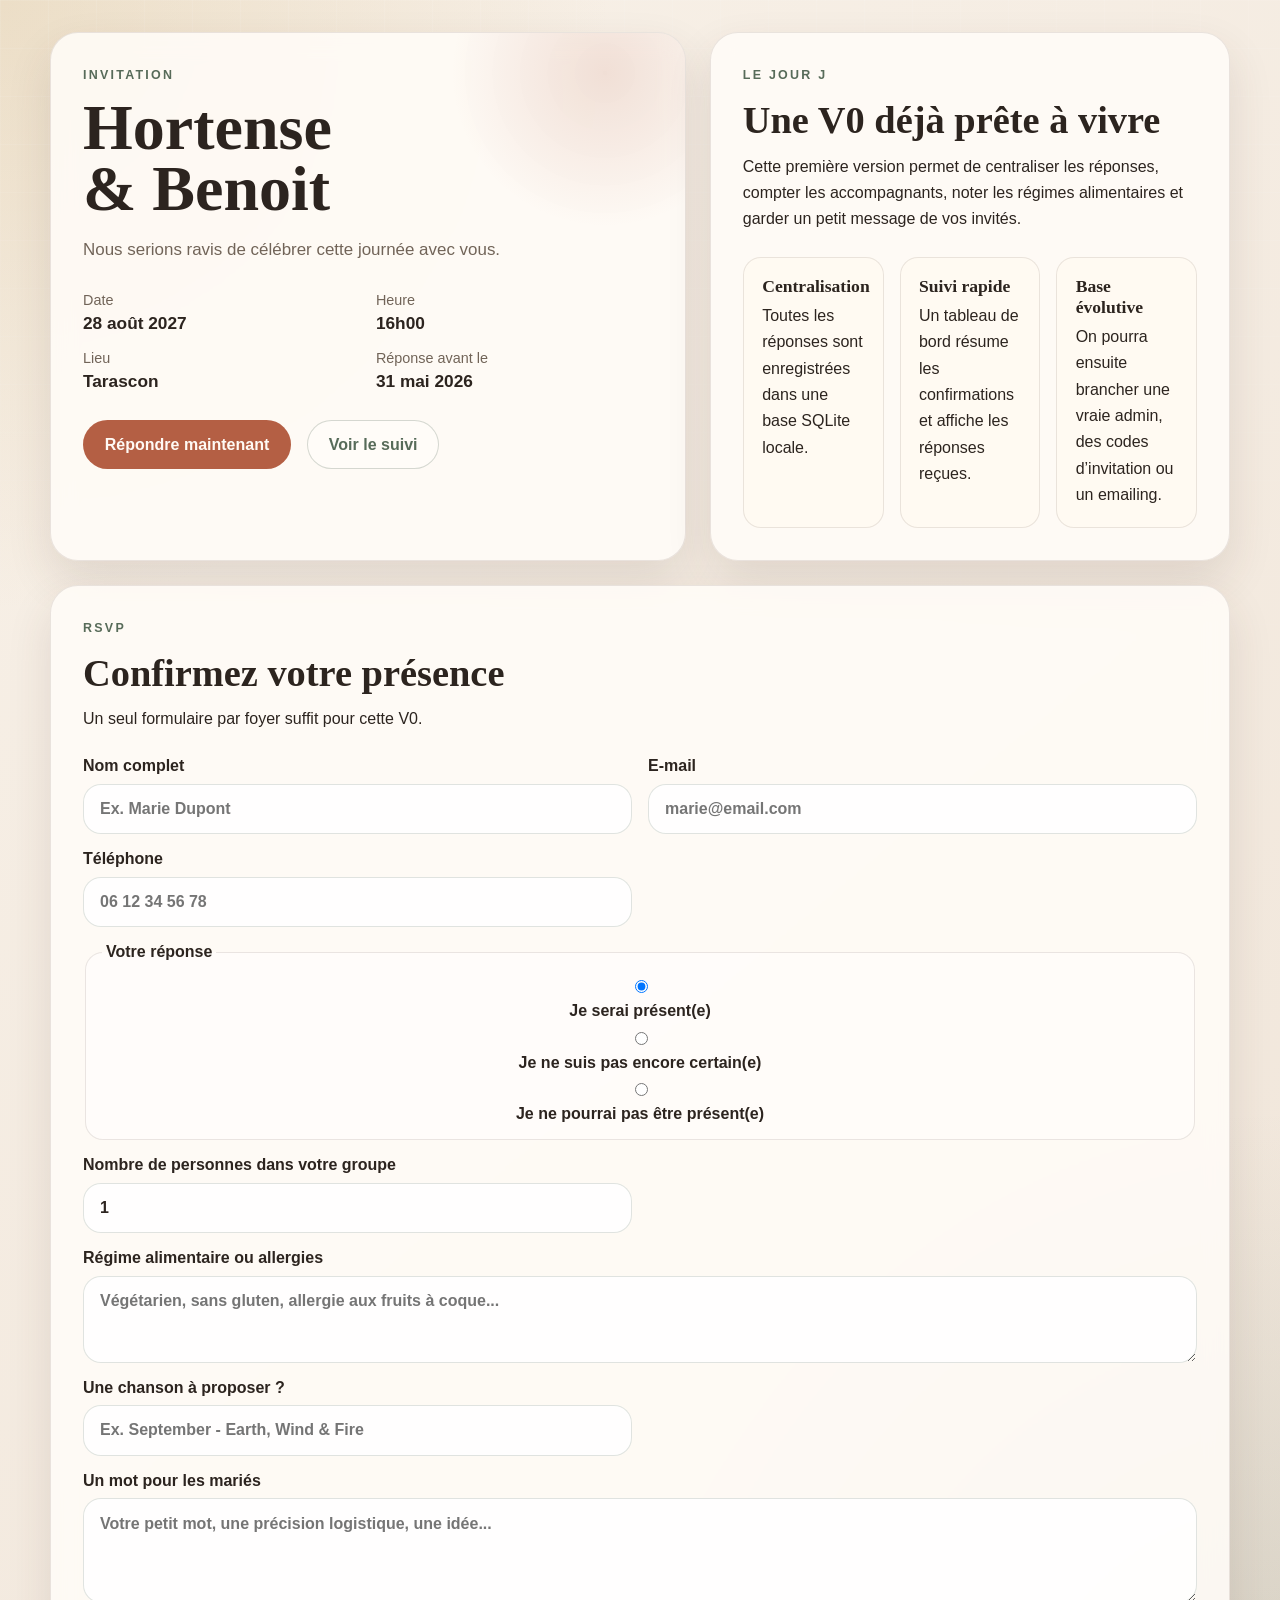
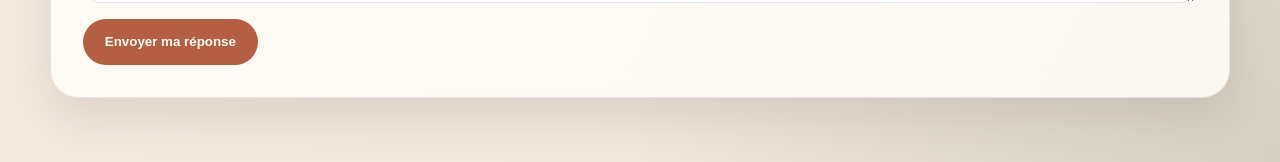
==== static/index.html @ 9de83180 "Initial RSVP wedding app" ====
<!DOCTYPE html>
<html lang="fr">
  <head>
    <meta charset="UTF-8" />
    <meta name="viewport" content="width=device-width, initial-scale=1.0" />
    <title>RSVP Mariage</title>
    <link rel="stylesheet" href="/static/styles.css" />
  </head>
  <body class="page page-home">
    <div class="backdrop"></div>
    <main class="layout">
      <section class="hero card">
        <p class="eyebrow">Invitation</p>
        <h1 id="couple-names">Hortense & Benoit</h1>
        <p id="hero-message" class="lead">
          Nous serions ravis de célébrer cette journée avec vous.
        </p>

        <div class="hero-grid">
          <div>
            <span class="label">Date</span>
            <strong id="wedding-date">28 août 2027</strong>
          </div>
          <div>
            <span class="label">Heure</span>
            <strong id="ceremony-time">16h00</strong>
          </div>
          <div>
            <span class="label">Lieu</span>
            <strong id="venue">Tarascon</strong>
          </div>
          <div>
            <span class="label">Réponse avant le</span>
            <strong id="response-deadline">31 mai 2026</strong>
          </div>
        </div>

        <div class="hero-actions">
          <a class="button button-secondary" href="#rsvp-form">Répondre maintenant</a>
          <a class="button button-ghost" href="/dashboard">Voir le suivi</a>
        </div>
      </section>

      <section class="details card">
        <div>
          <p class="eyebrow">Le jour J</p>
          <h2>Une V0 déjà prête à vivre</h2>
        </div>
        <p>
          Cette première version permet de centraliser les réponses, compter les accompagnants,
          noter les régimes alimentaires et garder un petit message de vos invités.
        </p>
        <div class="feature-grid">
          <article>
            <h3>Centralisation</h3>
            <p>Toutes les réponses sont enregistrées dans une base SQLite locale.</p>
          </article>
          <article>
            <h3>Suivi rapide</h3>
            <p>Un tableau de bord résume les confirmations et affiche les réponses reçues.</p>
          </article>
          <article>
            <h3>Base évolutive</h3>
            <p>On pourra ensuite brancher une vraie admin, des codes d’invitation ou un emailing.</p>
          </article>
        </div>
      </section>

      <section class="form-shell card">
        <div class="form-header">
          <p class="eyebrow">RSVP</p>
          <h2>Confirmez votre présence</h2>
          <p>Un seul formulaire par foyer suffit pour cette V0.</p>
        </div>

        <form id="rsvp-form" class="rsvp-form">
          <label>
            Nom complet
            <input type="text" name="full_name" placeholder="Ex. Marie Dupont" required />
          </label>

          <label>
            E-mail
            <input type="email" name="email" placeholder="marie@email.com" required />
          </label>

          <label>
            Téléphone
            <input type="tel" name="phone" placeholder="06 12 34 56 78" />
          </label>

          <fieldset class="attendance-group">
            <legend>Votre réponse</legend>
            <label class="choice">
              <input type="radio" name="attendance" value="yes" checked />
              <span>Je serai présent(e)</span>
            </label>
            <label class="choice">
              <input type="radio" name="attendance" value="maybe" />
              <span>Je ne suis pas encore certain(e)</span>
            </label>
            <label class="choice">
              <input type="radio" name="attendance" value="no" />
              <span>Je ne pourrai pas être présent(e)</span>
            </label>
          </fieldset>

          <label>
            Nombre de personnes dans votre groupe
            <input type="number" name="guest_count" min="0" max="10" value="1" />
          </label>

          <label>
            Régime alimentaire ou allergies
            <textarea
              name="dietary_requirements"
              rows="3"
              placeholder="Végétarien, sans gluten, allergie aux fruits à coque..."
            ></textarea>
          </label>

          <label>
            Une chanson à proposer ?
            <input type="text" name="song_request" placeholder="Ex. September - Earth, Wind & Fire" />
          </label>

          <label>
            Un mot pour les mariés
            <textarea
              name="message"
              rows="4"
              placeholder="Votre petit mot, une précision logistique, une idée..."
            ></textarea>
          </label>

          <div class="form-actions">
            <button class="button button-primary" type="submit">Envoyer ma réponse</button>
            <p id="form-feedback" class="form-feedback" aria-live="polite"></p>
          </div>
        </form>
      </section>
    </main>

    <script src="/static/app.js" defer></script>
  </body>
</html>
---- static/styles.css ----
:root {
  --bg: #f6efe6;
  --bg-soft: rgba(255, 250, 245, 0.78);
  --surface: rgba(255, 252, 247, 0.88);
  --surface-strong: #fffaf2;
  --text: #2c241f;
  --muted: #716458;
  --line: rgba(83, 62, 49, 0.12);
  --accent: #b45f44;
  --accent-deep: #8f4730;
  --sage: #576b59;
  --gold: #d0b27a;
  --shadow: 0 20px 45px rgba(76, 53, 40, 0.12);
  --radius: 28px;
  --radius-sm: 18px;
  --max-width: 1180px;
}

* {
  box-sizing: border-box;
}

html {
  scroll-behavior: smooth;
}

body {
  margin: 0;
  min-height: 100vh;
  font-family: "Avenir Next", "Trebuchet MS", sans-serif;
  color: var(--text);
  background:
    radial-gradient(circle at top left, rgba(208, 178, 122, 0.3), transparent 28%),
    radial-gradient(circle at bottom right, rgba(87, 107, 89, 0.18), transparent 30%),
    linear-gradient(140deg, #f8f1e8 0%, #f0e5d9 100%);
}

.backdrop {
  position: fixed;
  inset: 0;
  background-image:
    linear-gradient(rgba(255, 255, 255, 0.12) 1px, transparent 1px),
    linear-gradient(90deg, rgba(255, 255, 255, 0.12) 1px, transparent 1px);
  background-size: 48px 48px;
  mask-image: linear-gradient(to bottom, rgba(0, 0, 0, 0.8), transparent);
  pointer-events: none;
}

.layout {
  position: relative;
  z-index: 1;
  width: min(calc(100% - 2rem), var(--max-width));
  margin: 0 auto;
  padding: 2rem 0 4rem;
}

.card {
  background: var(--surface);
  border: 1px solid var(--line);
  border-radius: var(--radius);
  box-shadow: var(--shadow);
  backdrop-filter: blur(12px);
}

.hero,
.details,
.form-shell,
.dashboard-header,
.table-card {
  padding: 2rem;
}

.hero {
  overflow: hidden;
  position: relative;
}

.hero::after {
  content: "";
  position: absolute;
  width: 320px;
  height: 320px;
  border-radius: 50%;
  top: -120px;
  right: -80px;
  background: radial-gradient(circle, rgba(180, 95, 68, 0.18), transparent 68%);
}

.page-home .layout {
  display: grid;
  grid-template-columns: 1.1fr 0.9fr;
  gap: 1.5rem;
}

.details {
  align-self: start;
}

.form-shell {
  grid-column: 1 / -1;
}

.eyebrow {
  margin: 0 0 0.8rem;
  letter-spacing: 0.18em;
  text-transform: uppercase;
  color: var(--sage);
  font-size: 0.78rem;
  font-weight: 700;
}

h1,
h2,
h3 {
  margin: 0;
  font-family: "Georgia", "Times New Roman", serif;
  font-weight: 600;
}

h1 {
  font-size: clamp(2.6rem, 5vw, 5rem);
  line-height: 0.95;
  max-width: 8ch;
}

h2 {
  font-size: clamp(1.7rem, 3vw, 2.5rem);
  margin-bottom: 0.7rem;
}

h3 {
  font-size: 1.1rem;
  margin-bottom: 0.35rem;
}

p {
  margin: 0;
  line-height: 1.65;
}

.lead {
  margin-top: 1rem;
  max-width: 42rem;
  font-size: 1.06rem;
  color: var(--muted);
}

.hero-grid,
.feature-grid,
.stats-grid {
  display: grid;
  gap: 1rem;
}

.hero-grid {
  margin-top: 1.75rem;
  grid-template-columns: repeat(2, minmax(0, 1fr));
}

.feature-grid {
  margin-top: 1.5rem;
  grid-template-columns: repeat(3, minmax(0, 1fr));
}

.feature-grid article,
.stat-card {
  padding: 1.15rem;
  border-radius: var(--radius-sm);
  background: var(--surface-strong);
  border: 1px solid var(--line);
}

.label {
  display: block;
  margin-bottom: 0.3rem;
  font-size: 0.9rem;
  color: var(--muted);
}

.hero strong,
.stat-card strong {
  font-size: 1.08rem;
}

.hero-actions,
.form-actions,
.table-header {
  display: flex;
  align-items: center;
  justify-content: space-between;
  gap: 1rem;
}

.hero-actions {
  margin-top: 1.8rem;
  justify-content: flex-start;
  flex-wrap: wrap;
}

.button {
  display: inline-flex;
  align-items: center;
  justify-content: center;
  padding: 0.9rem 1.3rem;
  border-radius: 999px;
  border: 1px solid transparent;
  text-decoration: none;
  font-weight: 700;
  transition:
    transform 160ms ease,
    border-color 160ms ease,
    background 160ms ease;
  cursor: pointer;
}

.button:hover {
  transform: translateY(-1px);
}

.button-primary,
.button-secondary {
  background: var(--accent);
  color: #fffaf5;
}

.button-primary:hover,
.button-secondary:hover {
  background: var(--accent-deep);
}

.button-ghost {
  color: var(--sage);
  border-color: rgba(87, 107, 89, 0.25);
  background: rgba(255, 255, 255, 0.35);
}

.form-header {
  max-width: 44rem;
  margin-bottom: 1.5rem;
}

.rsvp-form {
  display: grid;
  grid-template-columns: repeat(2, minmax(0, 1fr));
  gap: 1rem;
}

.rsvp-form label,
.attendance-group {
  display: flex;
  flex-direction: column;
  gap: 0.55rem;
}

.rsvp-form label,
.attendance-group legend {
  font-weight: 700;
}

.rsvp-form input,
.rsvp-form textarea {
  width: 100%;
  padding: 0.95rem 1rem;
  border-radius: 18px;
  border: 1px solid rgba(87, 107, 89, 0.18);
  background: rgba(255, 255, 255, 0.86);
  color: var(--text);
  font: inherit;
}

.rsvp-form textarea {
  resize: vertical;
}

.attendance-group {
  grid-column: 1 / -1;
  padding: 1rem;
  border: 1px solid var(--line);
  border-radius: var(--radius-sm);
  background: rgba(255, 255, 255, 0.5);
}

.attendance-group legend {
  padding: 0 0.25rem;
}

.choice {
  flex-direction: row;
  align-items: center;
  font-weight: 500;
}

.choice input {
  width: auto;
}

.rsvp-form label:has(textarea),
.form-actions {
  grid-column: 1 / -1;
}

.form-feedback {
  min-height: 1.5rem;
  color: var(--muted);
}

.form-feedback[data-state="success"] {
  color: var(--sage);
}

.form-feedback[data-state="error"] {
  color: #a23f3f;
}

.page-dashboard .layout {
  display: grid;
  gap: 1.5rem;
}

.stats-grid {
  grid-template-columns: repeat(4, minmax(0, 1fr));
}

.stat-card strong {
  display: block;
  margin-top: 0.3rem;
  font-size: clamp(2rem, 4vw, 3rem);
  font-family: "Georgia", "Times New Roman", serif;
}

.table-wrapper {
  overflow-x: auto;
  margin-top: 1.25rem;
}

table {
  width: 100%;
  border-collapse: collapse;
}

th,
td {
  padding: 1rem;
  text-align: left;
  border-bottom: 1px solid var(--line);
  vertical-align: top;
}

th {
  font-size: 0.85rem;
  letter-spacing: 0.06em;
  text-transform: uppercase;
  color: var(--muted);
}

.status {
  display: inline-flex;
  align-items: center;
  padding: 0.35rem 0.7rem;
  border-radius: 999px;
  font-weight: 700;
  font-size: 0.85rem;
}

.status-yes {
  background: rgba(87, 107, 89, 0.15);
  color: var(--sage);
}

.status-no {
  background: rgba(180, 95, 68, 0.15);
  color: var(--accent-deep);
}

.status-maybe {
  background: rgba(208, 178, 122, 0.22);
  color: #7e6228;
}

@media (max-width: 960px) {
  .page-home .layout,
  .rsvp-form,
  .feature-grid,
  .stats-grid {
    grid-template-columns: 1fr;
  }

  .hero-grid {
    grid-template-columns: 1fr;
  }
}

@media (max-width: 720px) {
  .layout {
    width: min(calc(100% - 1rem), var(--max-width));
    padding: 1rem 0 2rem;
  }

  .hero,
  .details,
  .form-shell,
  .dashboard-header,
  .table-card {
    padding: 1.35rem;
    border-radius: 22px;
  }

  .hero-actions,
  .form-actions,
  .table-header {
    flex-direction: column;
    align-items: flex-start;
  }

  th,
  td {
    padding: 0.8rem 0.65rem;
  }
}
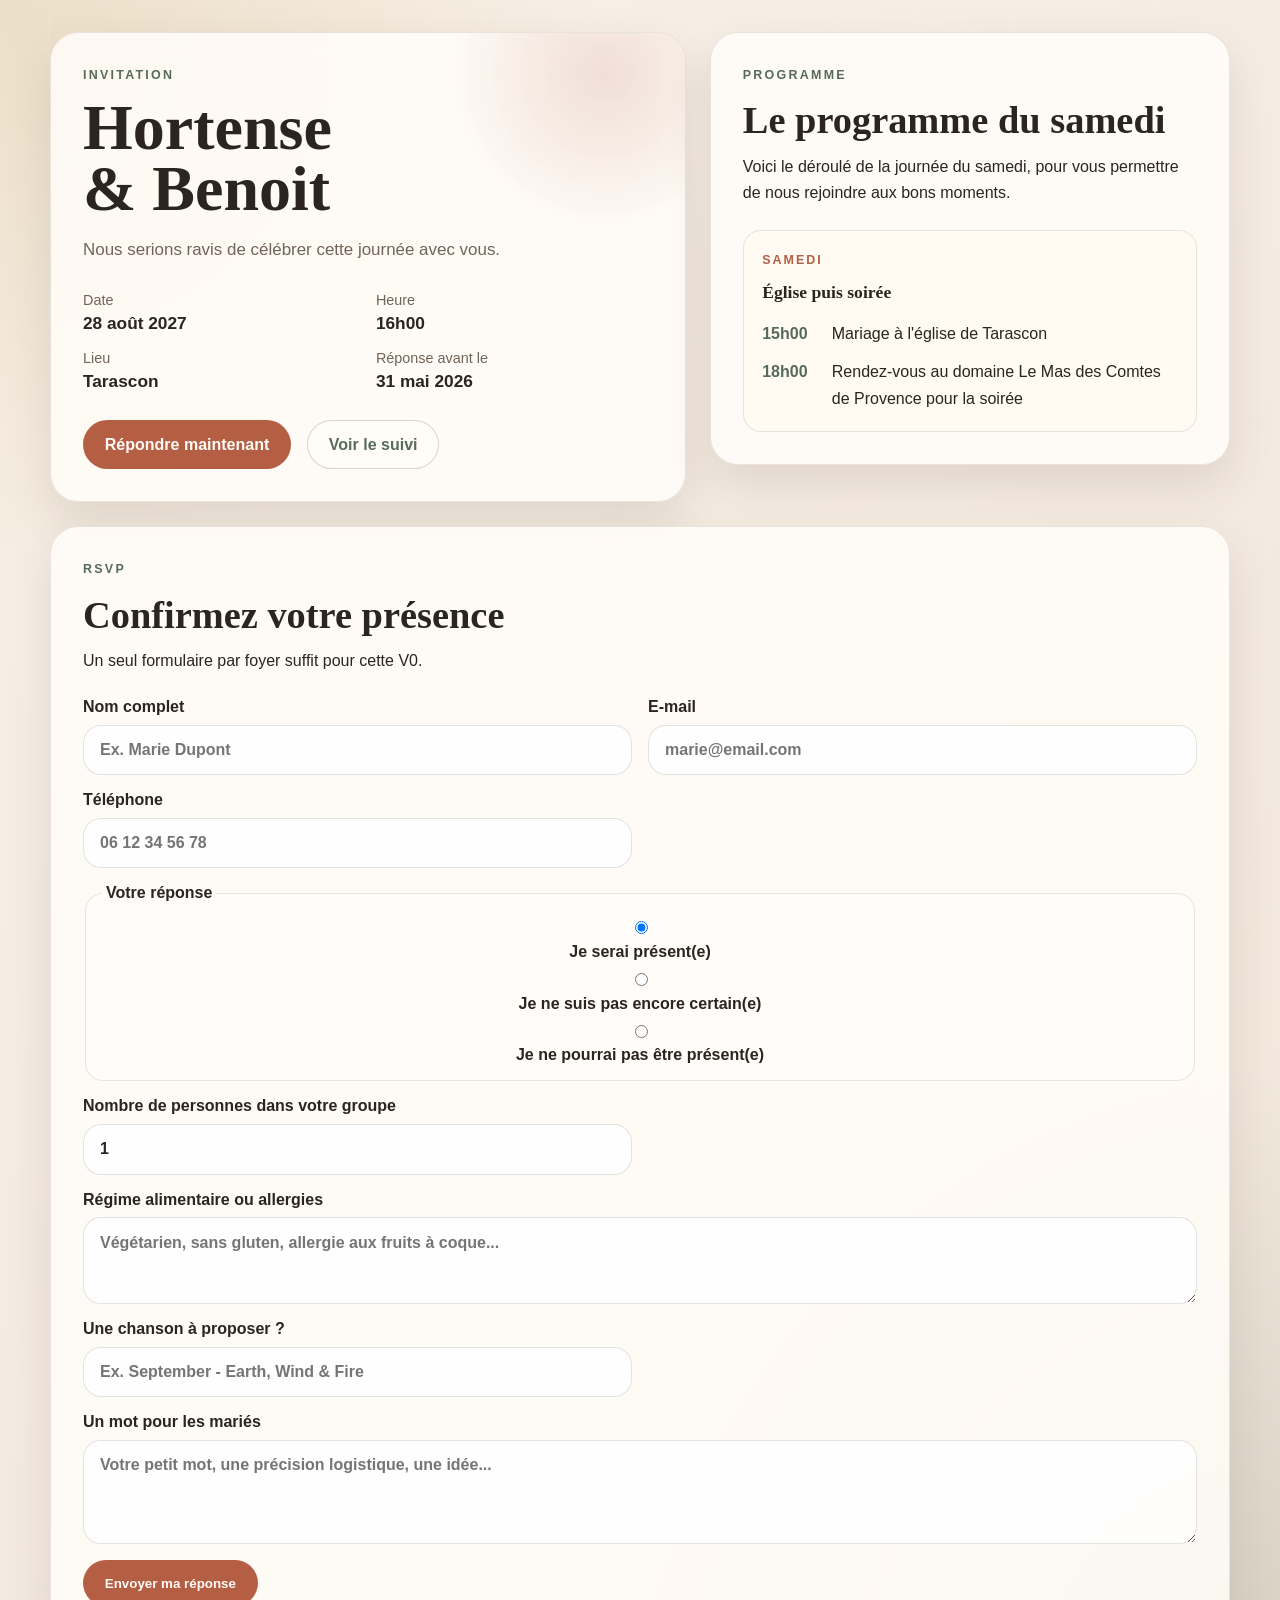
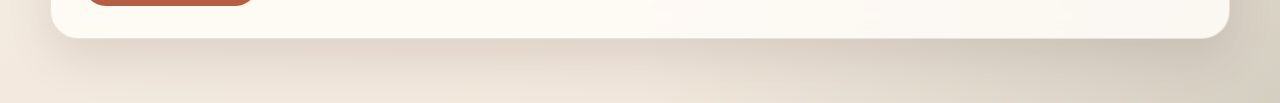
==== commit 35619ee5: "Update Saturday wedding program section" ====
--- a/static/index.html
+++ b/static/index.html
@@ -43,25 +43,18 @@
 
       <section class="details card">
         <div>
-          <p class="eyebrow">Le jour J</p>
-          <h2>Une V0 déjà prête à vivre</h2>
+          <p class="eyebrow">Programme</p>
+          <h2>Le programme du samedi</h2>
         </div>
         <p>
-          Cette première version permet de centraliser les réponses, compter les accompagnants,
-          noter les régimes alimentaires et garder un petit message de vos invités.
+          Voici le déroulé de la journée du samedi, pour vous permettre de nous rejoindre aux bons moments.
         </p>
-        <div class="feature-grid">
-          <article>
-            <h3>Centralisation</h3>
-            <p>Toutes les réponses sont enregistrées dans une base SQLite locale.</p>
-          </article>
-          <article>
-            <h3>Suivi rapide</h3>
-            <p>Un tableau de bord résume les confirmations et affiche les réponses reçues.</p>
-          </article>
-          <article>
-            <h3>Base évolutive</h3>
-            <p>On pourra ensuite brancher une vraie admin, des codes d’invitation ou un emailing.</p>
+        <div class="program-grid">
+          <article class="program-card">
+            <p class="program-day">Samedi</p>
+            <h3>Église puis soirée</h3>
+            <p class="program-item"><span class="program-time">15h00</span> Mariage à l'église de Tarascon</p>
+            <p class="program-item"><span class="program-time">18h00</span> Rendez-vous au domaine Le Mas des Comtes de Provence pour la soirée</p>
           </article>
         </div>
       </section>
--- a/static/styles.css
+++ b/static/styles.css
@@ -147,7 +147,8 @@
 
 .hero-grid,
 .feature-grid,
-.stats-grid {
+.stats-grid,
+.program-grid {
   display: grid;
   gap: 1rem;
 }
@@ -162,12 +163,45 @@
   grid-template-columns: repeat(3, minmax(0, 1fr));
 }
 
+.program-grid {
+  margin-top: 1.5rem;
+  grid-template-columns: 1fr;
+}
+
 .feature-grid article,
+.program-card,
 .stat-card {
   padding: 1.15rem;
   border-radius: var(--radius-sm);
   background: var(--surface-strong);
   border: 1px solid var(--line);
+}
+
+.program-card {
+  display: flex;
+  flex-direction: column;
+  gap: 0.75rem;
+}
+
+.program-day {
+  color: var(--accent);
+  font-size: 0.78rem;
+  font-weight: 700;
+  letter-spacing: 0.16em;
+  text-transform: uppercase;
+}
+
+.program-item {
+  display: grid;
+  grid-template-columns: auto 1fr;
+  gap: 0.75rem;
+  align-items: start;
+}
+
+.program-time {
+  min-width: 3.6rem;
+  color: var(--sage);
+  font-weight: 700;
 }
 
 .label {
@@ -381,6 +415,7 @@
   .page-home .layout,
   .rsvp-form,
   .feature-grid,
+  .program-grid,
   .stats-grid {
     grid-template-columns: 1fr;
   }
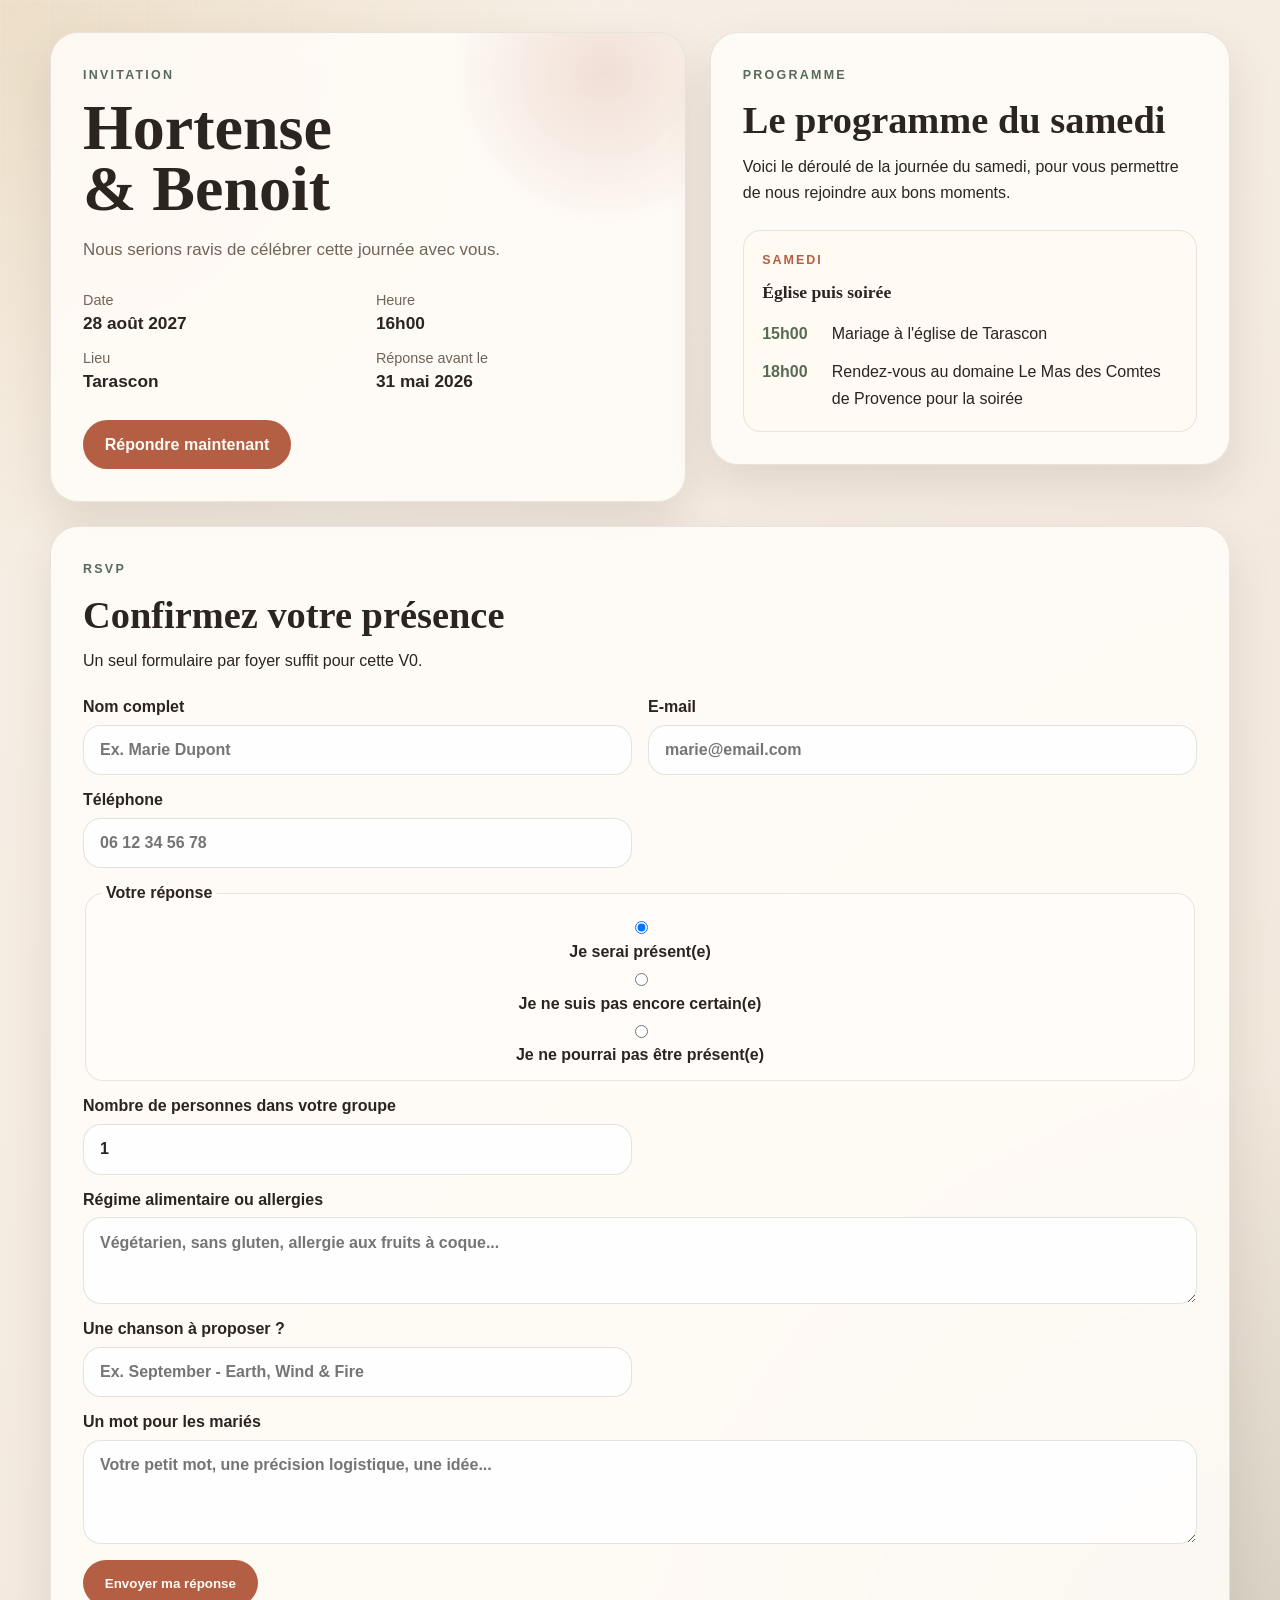
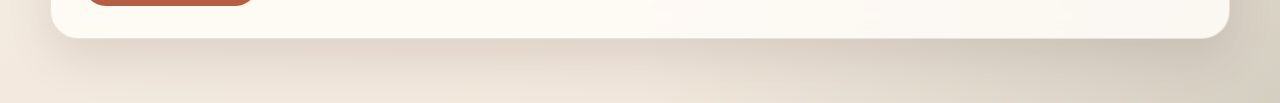
==== commit 0afcf1b1: "Protect RSVP dashboard and add thank-you flow" ====
--- a/static/index.html
+++ b/static/index.html
@@ -37,7 +37,6 @@
 
         <div class="hero-actions">
           <a class="button button-secondary" href="#rsvp-form">Répondre maintenant</a>
-          <a class="button button-ghost" href="/dashboard">Voir le suivi</a>
         </div>
       </section>
 
--- a/static/styles.css
+++ b/static/styles.css
@@ -218,7 +218,8 @@
 
 .hero-actions,
 .form-actions,
-.table-header {
+.table-header,
+.dashboard-actions {
   display: flex;
   align-items: center;
   justify-content: space-between;
@@ -271,6 +272,104 @@
 .form-header {
   max-width: 44rem;
   margin-bottom: 1.5rem;
+}
+
+.page-auth .layout {
+  display: block;
+}
+
+.auth-layout {
+  min-height: 100vh;
+  display: grid;
+  place-items: center;
+}
+
+.auth-card {
+  width: min(100%, 34rem);
+  padding: 2rem;
+}
+
+.auth-lead {
+  margin-bottom: 1.5rem;
+}
+
+.auth-form {
+  display: grid;
+  gap: 1rem;
+}
+
+.auth-form label {
+  display: flex;
+  flex-direction: column;
+  gap: 0.55rem;
+  font-weight: 700;
+}
+
+.auth-help {
+  margin-top: 1rem;
+  color: var(--muted);
+  font-size: 0.95rem;
+}
+
+.page-thank-you .layout {
+  display: block;
+}
+
+.thank-you-layout {
+  min-height: 100vh;
+  display: grid;
+  place-items: center;
+}
+
+.thank-you-card {
+  width: min(100%, 52rem);
+  padding: 2.5rem;
+  position: relative;
+  overflow: hidden;
+}
+
+.thank-you-card::after {
+  content: "";
+  position: absolute;
+  inset: auto -5rem -5rem auto;
+  width: 18rem;
+  height: 18rem;
+  border-radius: 50%;
+  background: radial-gradient(circle, rgba(180, 95, 68, 0.16), transparent 68%);
+  pointer-events: none;
+}
+
+.thank-you-lead {
+  max-width: 38rem;
+}
+
+.thank-you-grid {
+  display: grid;
+  grid-template-columns: repeat(3, minmax(0, 1fr));
+  gap: 1rem;
+  margin-top: 1.75rem;
+}
+
+.thank-you-panel {
+  padding: 1.15rem;
+  border-radius: var(--radius-sm);
+  border: 1px solid var(--line);
+  background: var(--surface-strong);
+}
+
+.thank-you-panel strong {
+  display: block;
+  font-size: 1.1rem;
+  font-family: "Georgia", "Times New Roman", serif;
+}
+
+.thank-you-note {
+  margin-top: 1.5rem;
+  padding: 1.2rem 1.3rem;
+  border-radius: var(--radius-sm);
+  border: 1px solid rgba(180, 95, 68, 0.16);
+  background: linear-gradient(135deg, rgba(255, 255, 255, 0.52), rgba(255, 250, 245, 0.9));
+  max-width: 42rem;
 }
 
 .rsvp-form {
@@ -351,6 +450,15 @@
   gap: 1.5rem;
 }
 
+.dashboard-actions {
+  justify-content: flex-end;
+  flex-wrap: wrap;
+}
+
+.dashboard-actions form {
+  margin: 0;
+}
+
 .stats-grid {
   grid-template-columns: repeat(4, minmax(0, 1fr));
 }
@@ -415,6 +523,7 @@
   .page-home .layout,
   .rsvp-form,
   .feature-grid,
+  .thank-you-grid,
   .program-grid,
   .stats-grid {
     grid-template-columns: 1fr;
@@ -434,6 +543,7 @@
   .hero,
   .details,
   .form-shell,
+  .thank-you-card,
   .dashboard-header,
   .table-card {
     padding: 1.35rem;
@@ -442,7 +552,8 @@
 
   .hero-actions,
   .form-actions,
-  .table-header {
+  .table-header,
+  .dashboard-actions {
     flex-direction: column;
     align-items: flex-start;
   }
